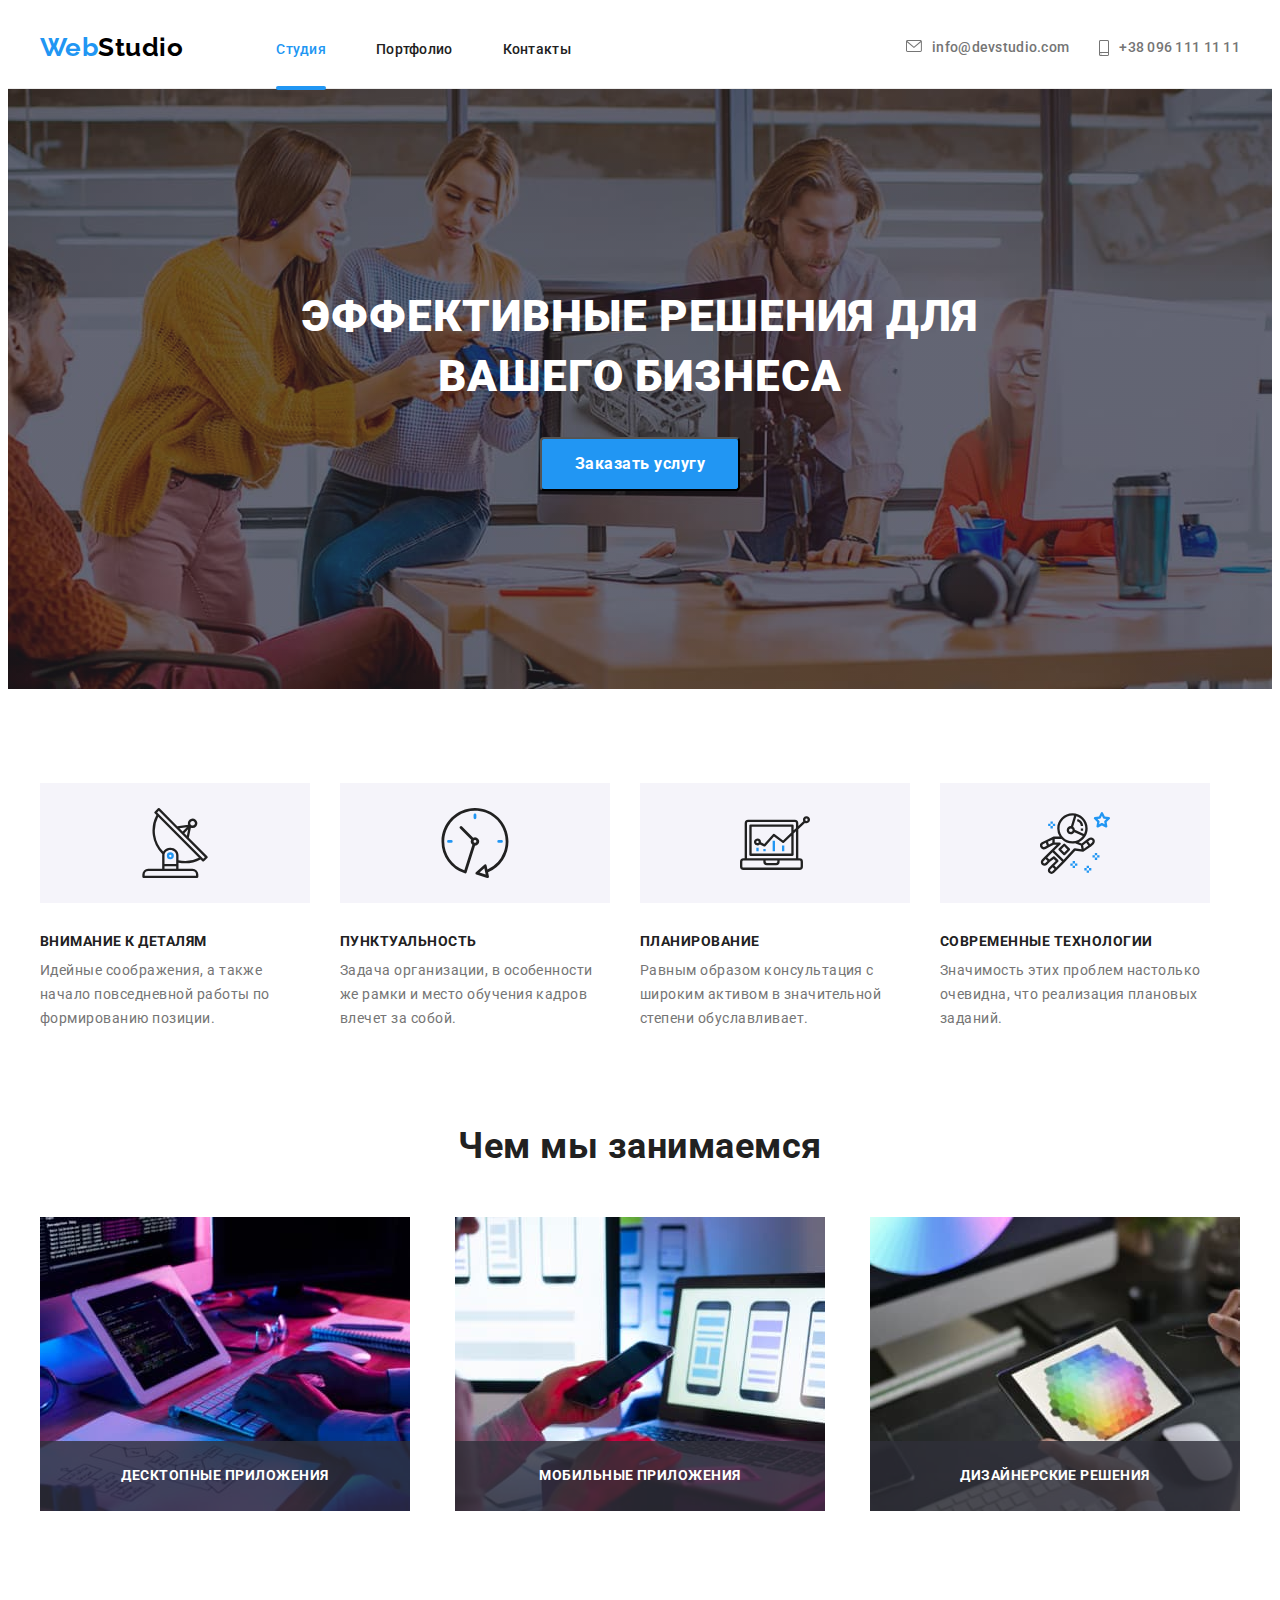
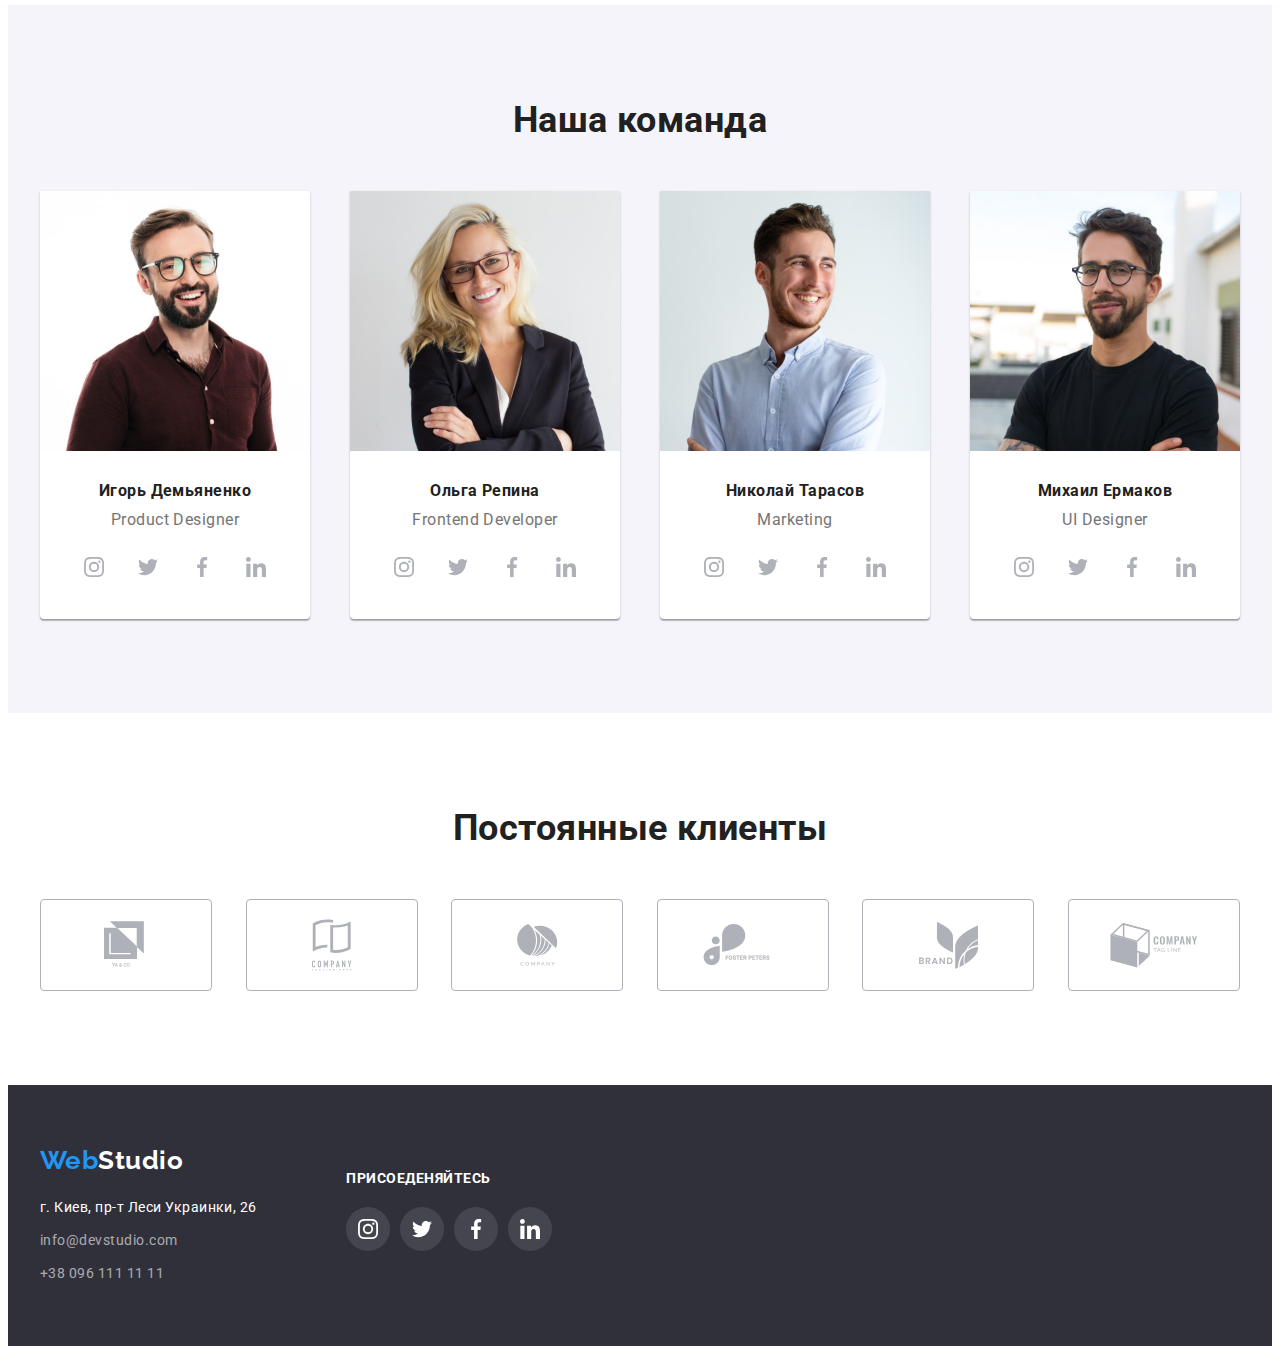
==== index.html @ 5ff5aee0 "подгружена ДЗ5" ====
<!DOCTYPE html>
<html lang="ru">
<head>
    <meta charset="UTF-8">
    <meta name="viewport" content="width=device-width, initial-scale=1.0">
    <title>Web Studio</title>

    <link rel="preconnect" href="https://fonts.gstatic.com">
    
    <link href="https://fonts.googleapis.com/css2?family=Raleway:wght@700&family=Roboto:wght@400;500;700;900&display=swap"
        rel="stylesheet" />

    <link rel="stylesheet" href="https://cdnjs.cloudflare.com/ajax/libs/modern-normalize/1.0.0/modern-normalize.min.css"
        integrity="sha512-ISS7cAi1PEhQ8jnbJpJZMd29NlhNj4AWYyLOSp2CE/CsHxTCu+r+t0D2yoJudVrd0/8fTVPUVDzY5Tvli75u/g=="
        crossorigin="anonymous" />
    
    <link rel="stylesheet" href="./css/styles.css" />
    
</head>
<body>
    <!--Шапка страницы-->
    <header> 

        <!--Главная навигация сайта-->        
        <nav class="container main-nav">
            <a href="./index.html" class=logo><span>Web</span>Studio</a>

            <ul class="pages-nav">
                <li><a href="./index.html" class="navigation current">Студия</a></li>
                <li><a href="./portfolio.html" class="navigation">Портфолио</a></li>
                <li><a href="" class="navigation">Контакты</a></li>
            </ul>

        <!--Контакты-->
            <ul class="address-nav">
                <!--Email кампании-->
                <li>
                    <address>
                        <a href="mailto:info@devstudio.com" class="navigation contacts">
                            <svg class="email-icon" width="16" height="12">
                                <use href="./images/sprite.svg#envelope"></use>
                            </svg>
                            info@devstudio.com
                        </a>
                    </address>
                </li>
                <!--Телефон кампании-->
                <li>
                    <address>
                        <a href="tel:+380961111111" class="navigation contacts">
                            <svg class="email-icon" width="10" height="16">
                                <use href="./images/sprite.svg#smartphone"></use>
                            </svg>
                            +38 096 111 11 11
                        </a>
                    </address>
                </li>
            </ul>
        </nav>
    </header>

    <!--Основной контент страницы-->
    <main>
        <!--Hero section-->
        <section class="hero">
            <div class="container">
                <h1 class="hero-title">Эффективные решения для вашего бизнеса</h1>
                <button class="hero-button" data-modal-open>Заказать услугу</button>
            </div>
        </section>
        <!--Ocoбенности-->
        <section class="features">
            <div class="container">
                <h2>Особенности</h2>

                <ul>
                    <li class="features-item">
                        <div class="features-icon-thumb">
                            <svg class="features-icon" width="70" height="70">
                                <use href="./images/sprite.svg#antenna"></use>
                            </svg>
                        </div>
                        <h3 class="features-title">Внимание к деталям</h3>
                        <p class="features-text">Идейные соображения, а также начало повседневной работы по формированию позиции.</p>
                    </li>

                    <li class="features-item">
                        <div class="features-icon-thumb">
                            <svg class="features-icon" width="70" height="70">
                                <use href="./images/sprite.svg#clock"></use>
                            </svg>
                        </div>
                        <h3 class="features-title">Пунктуальность</h3>
                        <p class="features-text">Задача организации, в особенности же рамки и место обучения кадров влечет за собой.</p>
                    </li>

                    <li class="features-item">
                        <div class="features-icon-thumb">
                            <svg class="features-icon" width="70" height="70">
                                <use href="./images/sprite.svg#diagram"></use>
                            </svg>
                        </div>
                        <h3 class="features-title">Планирование</h3>
                        <p class="features-text">Равным образом консультация с широким активом в значительной степени обуславливает.</p>
                    </li>

                    <li class="features-item">
                        <div class="features-icon-thumb">
                            <svg class="features-icon" width="70" height="70">
                                <use href="./images/sprite.svg#astronaut"></use>
                            </svg>
                        </div>                        
                        <h3 class="features-title">Современные технологии</h3>
                        <p class="features-text">Значимость этих проблем настолько очевидна, что реализация плановых заданий.</p>
                    </li>
                </ul>
            </div>
        </section>
        <!--Чем мы занимаемся-->
        <section class="directions">
            <div class="container">
                <h2 class="section-title">Чем мы занимаемся</h2>
                <ul class="dir-items">
                    <li><a href="" class="dir-item">
                            <img src="./images/imgbox1.jpg" alt="" width="370" height="294">
                            <div class="dir-label">
                                <p>Десктопные приложения</p>
                            </div>
                        </a>
                    </li>
                    <li><a href="" class="dir-item">
                            <img src="./images/imgbox2.jpg" alt="" width="370" height="294">
                            <div class="dir-label">
                                <p>Мобильные приложения</p>
                            </div>
                        </a>
                    </li>
                    <li><a href="" class="dir-item">
                            <img src="./images/imgbox3.jpg" alt="" width="370" height="294">
                            <div class="dir-label">
                                <p>Дизайнерские решения</p>
                            </div>
                        </a>
                    </li>
                </ul>
            </div>
        </section>
        <!--Наша команда-->
        <section class="team">
            <div class="container">
                <h2  class="section-title">Наша команда</h2>
                <ul class="team-players">
                    <li class="team-player">
                        <img src="./images/img-demjyanenko.jpg" alt="Фото Игоря Демьяненко" width="270" height="260">
                        <div class="team-content">
                            <h4 class="team-name">Игорь Демьяненко</h4>
                            <p lang="en" class="team-position">Product Designer</p>
                            <ul class="social-links">
                                <li>
                                    <a href="" class="social-thumb">
                                        <svg width="20" height="20">
                                            <use href="./images/sprite.svg#instagram"></use>
                                        </svg>
                                    </a>
                                </li>
                                <li>
                                    <a href="" class="social-thumb">
                                        <svg width="20" height="20">
                                            <use href="./images/sprite.svg#twitter"></use>
                                        </svg>
                                    </a>
                                </li>
                                <li>
                                    <a href="" class="social-thumb">
                                        <svg width="20" height="20">
                                            <use href="./images/sprite.svg#facebook"></use>
                                        </svg>
                                    </a>
                                </li>
                                <li>
                                    <a href="" class="social-thumb">
                                        <svg  width="20" height="20">
                                            <use href="./images/sprite.svg#linkedin"></use>
                                        </svg>
                                    </a>
                                </li>
                            </ul>    
                        </div>
                    </li>
    
                    <li class="team-player">
                        <img src="./images/img-repina.jpg" alt="Фото Ольги Репиной" width="270" height="260">
                        <div class="team-content">
                            <h4 class="team-name">Ольга Репина</h4>
                            <p lang="en" class="team-position">Frontend Developer</p>
                            <ul class="social-links">
                                <li>
                                    <a href="" class="social-thumb">
                                        <svg width="20" height="20">
                                            <use href="./images/sprite.svg#instagram"></use>
                                        </svg>
                                    </a>
                                </li>
                                <li>
                                    <a href="" class="social-thumb">
                                        <svg width="20" height="20">
                                            <use href="./images/sprite.svg#twitter"></use>
                                        </svg>
                                    </a>
                                </li>
                                <li>
                                    <a href="" class="social-thumb">
                                        <svg width="20" height="20">
                                            <use href="./images/sprite.svg#facebook"></use>
                                        </svg>
                                    </a>
                                </li>
                                <li>
                                    <a href="" class="social-thumb">
                                        <svg width="20" height="20">
                                            <use href="./images/sprite.svg#linkedin"></use>
                                        </svg>
                                    </a>
                                </li>
                            </ul>
                        </div>
                    </li>

                    <li class="team-player">
                        <img src="./images/img-teresov.jpg" alt="Фото Николая Тарасова" width="270" height="260">
                        <div class="team-content">
                            <h4 class="team-name">Николай Тарасов</h4>
                            <p lang="en" class="team-position">Marketing</p>
                            <ul class="social-links">
                                <li>
                                    <a href="" class="social-thumb">
                                        <svg width="20" height="20">
                                            <use href="./images/sprite.svg#instagram"></use>
                                        </svg>
                                    </a>
                                </li>
                                <li>
                                    <a href="" class="social-thumb">
                                        <svg width="20" height="20">
                                            <use href="./images/sprite.svg#twitter"></use>
                                        </svg>
                                    </a>
                                </li>
                                <li>
                                    <a href="" class="social-thumb">
                                        <svg width="20" height="20">
                                            <use href="./images/sprite.svg#facebook"></use>
                                        </svg>
                                    </a>
                                </li>
                                <li>
                                    <a href="" class="social-thumb">
                                        <svg width="20" height="20">
                                            <use href="./images/sprite.svg#linkedin"></use>
                                        </svg>
                                    </a>
                                </li>
                            </ul>
                        </div>
                    </li>

                    <li class="team-player">
                        <img src="./images/img-ermakov.jpg" alt="Фото Михаила Ермакова" width="270" height="260">
                        <div class="team-content">
                           <h4 class="team-name">Михаил Ермаков</h4>
                           <p lang="en" class="team-position">UI Designer</p>
                            <ul class="social-links">
                                <li>
                                    <a href="" class="social-thumb">
                                        <svg width="20" height="20">
                                            <use href="./images/sprite.svg#instagram"></use>
                                        </svg>
                                    </a>
                                </li>
                                <li>
                                    <a href="" class="social-thumb">
                                        <svg width="20" height="20">
                                            <use href="./images/sprite.svg#twitter"></use>
                                        </svg>
                                    </a>
                                </li>
                                <li>
                                    <a href="" class="social-thumb">
                                        <svg width="20" height="20">
                                            <use href="./images/sprite.svg#facebook"></use>
                                        </svg>
                                    </a>
                                </li>
                                <li>
                                    <a href="" class="social-thumb">
                                        <svg width="20" height="20">
                                            <use href="./images/sprite.svg#linkedin"></use>
                                        </svg>
                                    </a>
                                </li>
                            </ul>
                        </div>
                    </li>
                </ul>
            </div>
        </section>
        <!--Постоянные клиенты-->
        <section class="clients">
            <div class="container">
                <h2 class="section-title">Постоянные клиенты</h2>
                <ul class="client-items">
                    <li>
                        <a href="" class="client-thumb">
                            <svg class="client-icon" width="44" height="49">
                                <use href="./images/sprite.svg#logo-1"></use>
                            </svg> 
                        </a>
                    </li>
                    <li>
                        <a href="" class="client-thumb">
                            <svg class="client-icon" width="40" height="52">
                                <use href="./images/sprite.svg#logo-2"></use>
                            </svg>
                        </a>
                    </li>
                    <li>
                        <a href="" class="client-thumb">
                            <svg class="client-icon" width="41" height="42">
                                <use href="./images/sprite.svg#logo-3"></use>
                            </svg>
                        </a>
                    </li>
                    <li>
                        <a href="" class="client-thumb">
                            <svg class="client-icon" width="80" height="42">
                                <use href="./images/sprite.svg#logo-4"></use>
                            </svg>
                        </a>
                    </li>
                    <li>
                        <a href="" class="client-thumb">
                            <svg class="client-icon" width="59" height="47">
                                <use href="./images/sprite.svg#logo-5"></use>
                            </svg>
                        </a>
                    </li>
                    <li>
                        <a href="" class="client-thumb">
                            <svg class="client-icon" width="88" height="45">
                                <use href="./images/sprite.svg#logo-6"></use>
                            </svg>
                        </a>
                    </li>
                </ul>
            </div>
        </section>
    </main>
    <!--Подвал страницы-->
    <footer class="footer">
        <div class="container">
            <!--Первый стлобец футера-->
            <div>
                <!--Логотип кампании-->
                <a href="./index.html" class="logo"><span>Web</span>Studio</a>

                <!--Контактные данные кампании-->
                <ul>
                    <li>
                        <!--Адрес кампании-->
                        <address class="company-addr">
                            г. Киев, пр-т Леси Украинки, 26
                        </address>
                    </li>   
                    <!--Email кампании-->
                    <li>
                        <address>
                            <a href="mailto:info@devstudio.com"  class="email">info@devstudio.com</a>
                        </address>
                    </li>
                    <!--Телефон кампании-->
                    <li>
                        <address>
                            <a href="tel:+380961111111" class="telephone">+38 096 111 11 11</a>
                        </address>
                    </li>
                </ul>  
            </div>
            
            <!--Второй столбец футера-->
            <div class="footer-social">
                <p class="footer-join">Присоеденяйтесь</p>
                <ul class="social-links">
                    <li>
                        <a href="" class="social-thumb">
                            <svg width="20" height="20">
                                <use href="./images/sprite.svg#instagram"></use>
                            </svg>
                        </a>
                    </li>
                    <li>
                        <a href="" class="social-thumb">
                            <svg width="20" height="20">
                                <use href="./images/sprite.svg#twitter"></use>
                            </svg>
                        </a>
                    </li>
                    <li>
                        <a href="" class="social-thumb">
                            <svg width="20" height="20">
                                <use href="./images/sprite.svg#facebook"></use>
                            </svg>
                        </a>
                    </li>
                    <li>
                        <a href="" class="social-thumb">
                            <svg width="20" height="20">
                                <use href="./images/sprite.svg#linkedin"></use>
                            </svg>
                        </a>
                    </li>
                </ul>
            </div>
        </div>
    </footer>
    <!--Модальное окно с овердеем-->
    <div class="overlay is-hidden" data-modal>
        <div class="form">
            <button class="close-thumb" data-modal-close>
                <svg class="close-icon">
                    <use href="./images/sprite.svg#cross"></use>
                </svg>
            </button>
        </div>
    </div>
    
    <script src="./js/modal.js"></script>
</body>
</html>
---- css/styles.css ----
:root {
  --primary-text-color: #212121;
  --secondary-text-color: #757575;
  --logo-color: #000;
  --accent-color: #2196f3;
  --primary-white-color: #ffffff;
  --adress-color: rgba(255, 255, 255, 0.6);
  --client-color: #afb1b8;

  --white-background: #ffffff;
  --dark-background: #2f303a;
  --light-background: #f5f4fa;
  --accent-background: #2196f3;

  /*Количество столбцов карточек проектов в ПОРТФОЛИО*/
  --project-column: 3;
  --project-gap: 30px;

  /*Время анимации*/
  --an-time: 250ms;
}

/*Общие стили*/
body,
button {
  color: var(--primary-text-color);
  font-family: Roboto, sans-serif;
  letter-spacing: 0.03em;
  font-weight: 500;
  background-color: var(--primary-white-color);
}

a,
address {
  text-decoration: none;
  font-style: normal;
  color: inherit;
}

ul {
  list-style: none;
  padding-inline-start: 0;
  margin: 0;
  padding: 0;
}

h1,
h2,
h3,
h4,
h5,
h6,
p {
  margin: 0;
  padding: 0;
}

img {
  display: block;
  max-width: 100%;
  height: auto;
}

.container {
  width: 1200px;
  padding-left: 15px;
  padding-right: 15px;
  margin-left: auto;
  margin-right: auto;
  /*background-color: tomato;
  outline: 2px solid tomato;*/
}

.section-title {
  margin-bottom: 50px;
  font-weight: bold;
  font-size: 36px;
  line-height: 1.17;
  text-align: center;
}

.features,
.team,
.directions,
.clients,
.portfolio {
  padding-top: 94px;
  padding-bottom: 94px;
}
/*Шапка страницы*/

header {
  border-bottom: 1px solid #ececec;
}

.main-nav {
  display: flex;
  align-items: center;
  height: 80px;
}

.pages-nav,
.address-nav {
  display: flex;
}

.address-nav li:not(:last-child) {
  padding-right: 30px;
}

.pages-nav li:not(:last-child) {
  padding-right: 50px;
}

.address-nav {
  margin-left: auto;
}

.logo {
  margin-right: 93px;
  font-family: Raleway, sans-serif;
  color: var(--logo-color);
  font-weight: 700;
  font-size: 26px;
  line-height: 1.2;
}

.logo span {
  color: var(--accent-color);
}

.navigation {
  color: var(--primary-text-color);
  font-size: 14px;
  line-height: 1.14;
  letter-spacing: 0.02em;
  transition: color var(--an-time) cubic-bezier(0.4, 0, 0.2, 1);
}

.navigation:hover,
.navigation:focus {
  color: var(--accent-color);
}

/*Стили текущей страницы*/
.navigation.current {
  position: relative;
  display: inline-block;
  color: var(--accent-color);
}

.current::after {
  position: absolute;
  left: 0%;
  top: 44px;
  content: "";
  width: 100%;
  height: 4px;
  background-color: var(--accent-color);
  border-radius: 2px;
}
/*Стили текущей страницы END*/

.contacts {
  color: var(--secondary-text-color);
  display: flex;
}
/*Иконки*/
.email-icon {
  fill: currentColor;
  margin-right: 10px;
}

/*Hero секция*/
.hero {
  display: flex;
  flex-direction: column;
  justify-content: center;
  text-align: center;

  height: 600px;
  max-width: 1600px;
  margin-right: auto;
  margin-left: auto;

  background-color: var(--dark-background);
  background-image: linear-gradient(
      to right,
      rgba(47, 48, 58, 0.4),
      rgba(47, 48, 58, 0.4)
    ),
    url("../images/hero-img.jpg");
  background-position: center;
  background-size: cover;

  color: var(--primary-white-color);
  letter-spacing: 0.06em;
}

.hero-title {
  width: 696px;
  padding-right: 15px;
  padding-left: 15px;
  margin-right: auto;
  margin-left: auto;
  margin-bottom: 30px;

  font-weight: 900;
  font-size: 44px;
  line-height: 1.36;
  text-transform: uppercase;
}

.hero-button {
  display: inline-block;
  min-width: 200px;
  padding: 10px;

  font-weight: bold;
  font-size: 16px;
  line-height: 1.87;
  color: var(--primary-white-color);
  background-color: var(--accent-background);
  box-shadow: 0px 4px 4px rgba(0, 0, 0, 0.15);
  border-radius: 4px;

  transition: background-color var(--an-time) cubic-bezier(0.4, 0, 0.2, 1);
}

.hero-button:focus,
.hero-button:hover {
  background-color: #188ce8;
}

.features ul {
  display: flex;
}

.features-item {
  width: 270px;
}

.features-item:not(:last-child) {
  margin-right: 30px;
}

.features-icon-thumb {
  display: flex;
  justify-content: center;
  align-items: center;
  background-color: var(--light-background);
  width: 270px;
  height: 120px;
}
.features-icon {
}

.features h2 {
  display: none;
}

.features-title {
  margin-top: 30px;
  margin-bottom: 10px;
  font-weight: bold;
  font-size: 14px;
  line-height: 1.15;
  text-transform: uppercase;
}

.features-text {
  font-weight: normal;
  font-size: 14px;
  line-height: 1.71;
  color: var(--secondary-text-color);
}

/*Чем мы занимаемся*/
.directions {
  padding-top: 0px;
}

.dir-items {
  display: flex;
  justify-content: space-between;
}

.dir-item {
  position: relative;
  display: block;
}

.dir-label {
  position: absolute;
  left: 0;
  bottom: 0%;

  display: flex;
  align-items: center;
  justify-content: center;

  width: 100%;
  height: 70px;

  font-weight: bold;
  font-size: 14px;
  line-height: 1.14;
  text-transform: uppercase;
  color: var(--primary-white-color);
  background: rgba(47, 48, 58, 0.8);
}

/*Наша команда*/

.team {
  background-color: var(--light-background);
}

.team-players {
  display: flex;
  justify-content: space-between;
}

.team-player img {
  display: block;
}

.team-player {
  width: 270px;
  font-size: 16px;
  line-height: 1.19;
  text-align: center;
  background-color: var(--white-background);
  box-shadow: 0px 1px 3px rgba(0, 0, 0, 0.12), 0px 1px 1px rgba(0, 0, 0, 0.14),
    0px 2px 1px rgba(0, 0, 0, 0.2);
  border-radius: 0px 0px 4px 4px;
}

.team-content {
  padding: 30px 32px;
}
.team-name {
  margin-bottom: 10px;
}

.team-position {
  margin-bottom: 16px;
  font-weight: normal;
  color: var(--secondary-text-color);
}
/*Иконки социальных сетей*/

/*список соц сетей*/
.social-links {
  display: flex;
  justify-content: space-between;
}

.social-links > a {
  display: block;
}

/*Круглый фон иконки соц сети*/
.social-thumb {
  display: flex;
  justify-content: center;
  align-items: center;
  width: 44px;
  height: 44px;
  border-radius: 50%;
  fill: var(--client-color);

  transition: background-color var(--an-time) cubic-bezier(0.4, 0, 0.2, 1),
    fill var(--an-time) cubic-bezier(0.4, 0, 0.2, 1);
}

/*Круглый фон иконки соц сети в ФУТЕРЕ*/
.footer-social .social-thumb {
  background-color: rgba(255, 255, 255, 0.1);
  fill: var(--primary-white-color);
}

/*Ховер для иконок соц сетей*/
.social-thumb:hover,
.social-thumb:focus {
  background-color: var(--accent-background);
  fill: var(--primary-white-color);
}

/*Постоянные клиенты*/
.client-items {
  display: flex;
  justify-content: space-between;
}

.client-items > a {
  display: block;
}

.client-thumb {
  display: flex;
  justify-content: center;
  align-items: center;
  width: 170px;
  height: 90px;
  border: 1px solid var(--client-color);
  border-radius: 4px;
  fill: var(--client-color);

  transition: order-color var(--an-time) cubic-bezier(0.4, 0, 0.2, 1),
    fill var(--an-time) cubic-bezier(0.4, 0, 0.2, 1);
}

.client-thumb:hover,
.client-thumb:focus {
  fill: var(--accent-color);
  border-color: var(--accent-color);
}

/*Подвал страницы*/

.footer {
  padding-top: 60px;
  padding-bottom: 60px;
  background-color: var(--dark-background);
  font-weight: normal;
  font-size: 14px;
  line-height: 1.71;
}

.footer .container {
  display: flex;
}

.footer li:not(:last-child) {
  margin-bottom: 9px;
}

.footer .logo {
  display: block;
  margin-bottom: 20px;
  color: var(--primary-white-color);
}

.company-addr {
  color: var(--primary-white-color);
}

.email,
.telephone {
  color: var(--adress-color);
}

.footer-social {
  display: flex;
  flex-direction: column;
  justify-content: center;

  margin-left: 70px;
  width: 206px;
}

.footer-join {
  margin-bottom: 20px;
  font-weight: bold;
  font-size: 14px;
  line-height: 1.14;
  text-transform: uppercase;
  color: var(--primary-white-color);
}
/*Подвал страницы END*/
/*Модальное окно с овердеем на главной странице*/
.overlay {
  position: fixed;
  top: 0;
  left: 0;

  width: 100%;
  height: 100%;

  background-color: rgba(0, 0, 0, 0.2);
  opacity: 1;
  /*visibility: visible;*/

  transition: opacity var(--an-time) cubic-bezier(0.4, 0, 0.2, 1);
}

.overlay.is-hidden {
  opacity: 0;
  /*visibility: hidden;*/
  pointer-events: none;
}

.form {
  position: absolute;
  top: 50%;
  left: 50%;
  transform: translate(-50%, -50%) scale(1);

  width: 528px;
  height: 581px;

  border-radius: 4px;
  background-color: var(--primary-white-color);
  box-shadow: 0px 1px 3px rgba(0, 0, 0, 0.12), 0px 1px 1px rgba(0, 0, 0, 0.14),
    0px 2px 1px rgba(0, 0, 0, 0.2);

  transition: transform var(--an-time) cubic-bezier(0.4, 0, 0.2, 1);
}

.overlay.overlay.is-hidden .form {
  transform: translate(-50%, -50%) scale(0.9);
}

.close-thumb {
  position: absolute;
  top: 0;
  right: 0;

  display: flex;
  justify-content: center;
  align-items: center;
  width: 30px;
  height: 30px;
  margin: 8px;
  border-radius: 50%;
  border: 1px solid rgba(0, 0, 0, 0.1);
}

.close-icon {
  width: 11px;
  height: 11px;
  fill: var(--logo-color);
}

/*Модальное окно с оверлеем на главной странице END*/
/*ПОРТФОЛИО*/

/*Фильтры портфолио*/

.filter {
  display: flex;
  margin-bottom: 50px;
  justify-content: center;
  text-align: center;
}

.filter-button {
  padding: 6px 22px;
  font-size: 16px;
  line-height: 1.62;
  background-color: var(--light-background);
  border-radius: 4px;
  border-color: transparent;

  transition: background-color var(--an-time) cubic-bezier(0.4, 0, 0.2, 1),
    color var(--an-time) cubic-bezier(0.4, 0, 0.2, 1),
    filter var(--an-time) cubic-bezier(0.4, 0, 0.2, 1);
}

.filter li:not(:last-child) {
  margin-right: 8px;
}

.filter-button.active,
.filter-button:hover,
.filter-button:focus {
  color: var(--primary-white-color);
  background-color: var(--accent-background);
  filter: drop-shadow(0px 4px 4px rgba(0, 0, 0, 0.25));
}

/*Карточки проектов*/
.projects {
  display: flex;
  flex-wrap: wrap;
  margin-right: calc(-1 * var(--project-gap));
  margin-bottom: calc(-1 * var(--project-gap));
}

.project {
  flex-basis: calc(100% / var(--project-column) - var(--project-gap));
  margin-right: var(--project-gap);
  margin-bottom: var(--project-gap);
}

.project-link {
  display: block;
  border-top-right-radius: 5px;
  border-top-left-radius: 5px;
  overflow: hidden;
  /*анимируем появление тени при ховере/фокусе*/
  transition: box-shadow var(--an-time) cubic-bezier(0.4, 0, 0.2, 1);
}

.project-link:hover,
.project-link:focus {
  box-shadow: 0px 1px 1px rgba(0, 0, 0, 0.12), 0px 4px 4px rgba(0, 0, 0, 0.06),
    1px 4px 6px rgba(0, 0, 0, 0.16);
}

/*Делаем Overlay на фото в карточке проекта*/
.project-thumb {
  position: relative;
  overflow: hidden;
}

.project-overlay {
  position: absolute;
  top: 100%;
  left: 0;
  transition: transform var(--an-time) cubic-bezier(0.4, 0, 0.2, 1);

  width: 100%;
  height: 100%;
  padding: 24px;
  display: flex;
  justify-content: center;
  align-items: center;

  background-color: rgba(33, 150, 243, 0.9);
  color: var(--primary-white-color);
  font-size: 18px;
  line-height: 1.56;
  font-weight: normal;
}

.project-link:hover .project-overlay,
.project-link:focus .project-overlay {
  transform: translateY(-100%);
}

/*Overlay на фото в карточке проекта END*/

.project-info {
  padding: 20px 23px;
  border-bottom: 1px solid #eeeeee;
  border-right: 1px solid #eeeeee;
  border-left: 1px solid #eeeeee;
  border-bottom-right-radius: 5px;
  border-bottom-left-radius: 5px;
}

.project-title {
  margin-bottom: 4px;
  font-weight: 700;
  font-size: 18px;
  line-height: 2;
  letter-spacing: 0.06em;
}

.project-type {
  font-weight: 400;
  font-size: 16px;
  line-height: 1.87;
  color: var(--secondary-text-color);
}
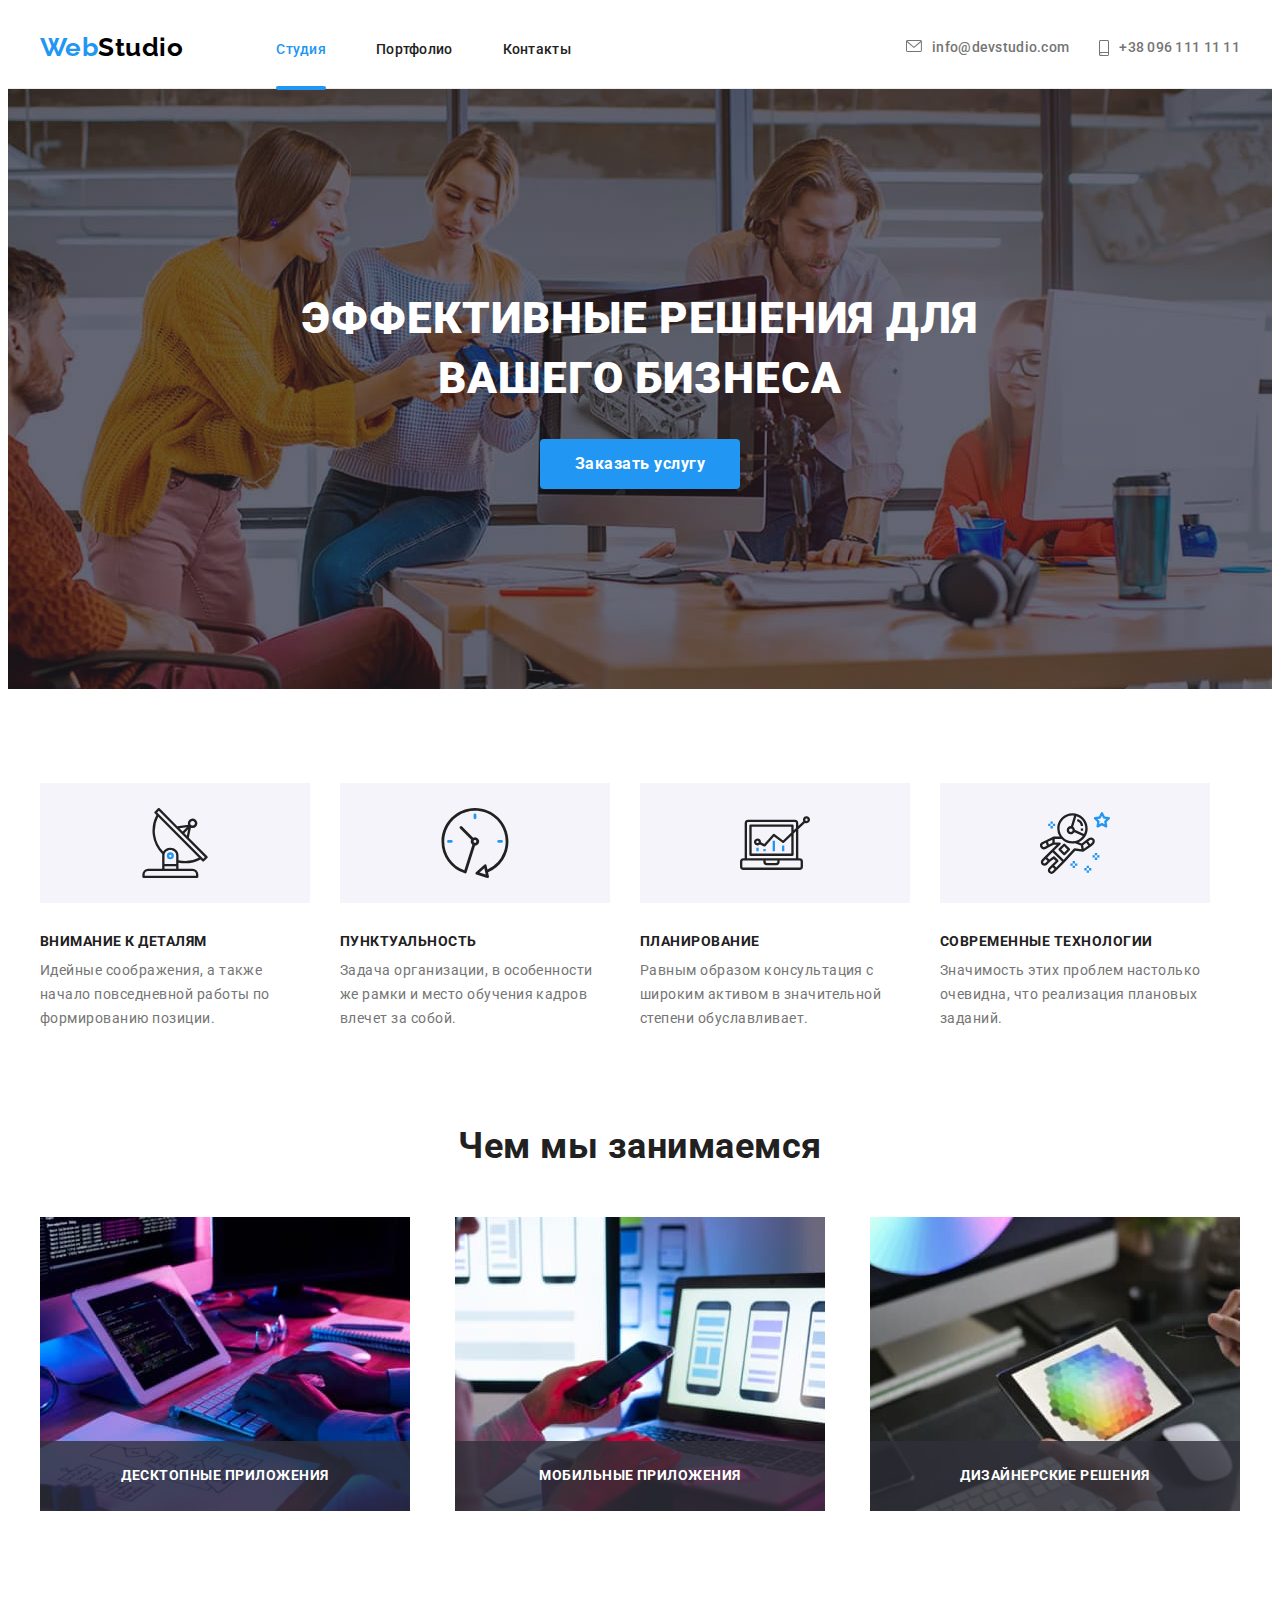
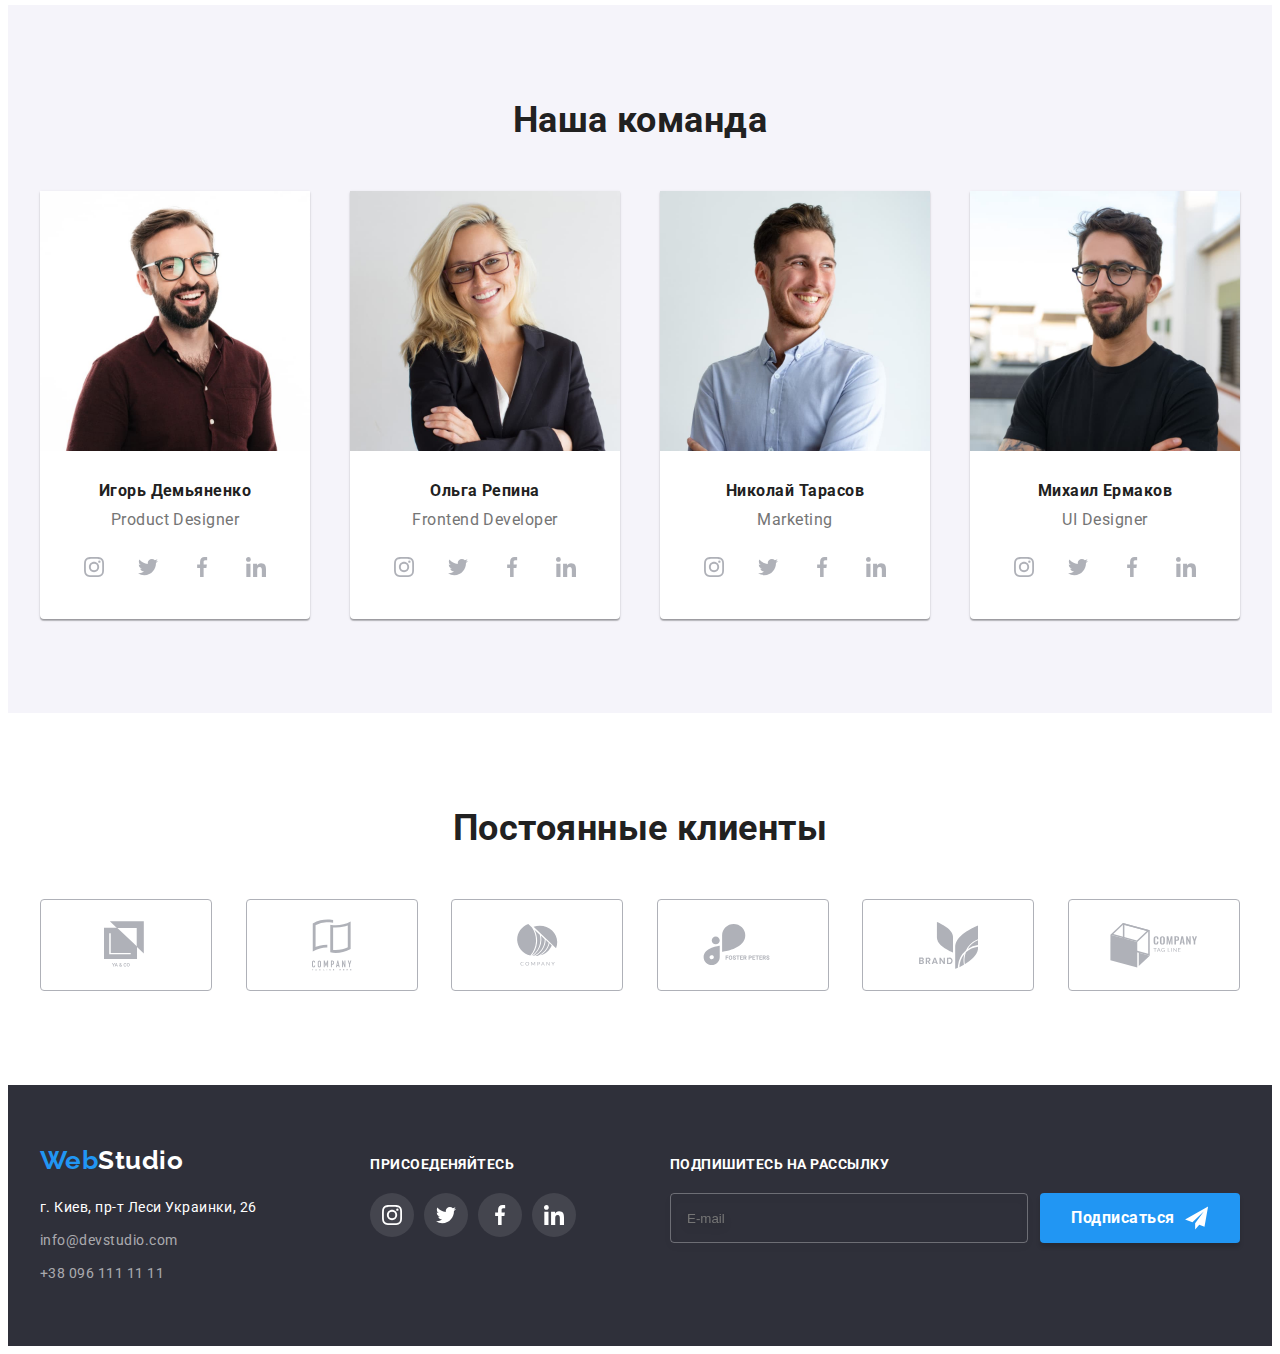
==== commit e15c562e: "Добавлена разметка формы в модальном окне, форма в футере" ====
--- a/index.html
+++ b/index.html
@@ -359,7 +359,7 @@
     <footer class="footer">
         <div class="container">
             <!--Первый стлобец футера-->
-            <div>
+            <div class="footer-contacts">
                 <!--Логотип кампании-->
                 <a href="./index.html" class="logo"><span>Web</span>Studio</a>
 
@@ -420,19 +420,75 @@
                     </li>
                 </ul>
             </div>
+            <!--Третий столбец футера-->
+            <div class="footer-email-form">
+                <p class="footer-join">Подпишитесь на рассылку</p>
+                <form class="footer-form">
+                    <label><input type="email" placeholder="E-mail" class="footer-form-input"> 
+                    </label>
+                    <button class="hero-button">Подписаться
+                        <svg width="24" height="24" class="footer-form-icon">
+                            <use href="./images/sprite.svg#send"></use>
+                        </svg>
+                    </button>
+                </form>
+            </div>
         </div>
     </footer>
-    <!--Модальное окно с овердеем-->
+    <!--Модальное окно с оверлеем-->
     <div class="overlay is-hidden" data-modal>
-        <div class="form">
+        <form class="form">
+
+            <h2 class="form-title">Оставьте свои данные, мы вам перезвоним</h2>
+            
+            <label  class="form-label">
+                Имя
+                <input type="text" name="client-name" class="form-input"/>
+                <svg class="form-icon" width="18" height="18">
+                    <use href="./images/sprite.svg#person"></use>
+                </svg>
+            </label>
+
+            <label class="form-label">
+                Телефон
+                <input type="text" name="client-phone" class="form-input" />
+                <svg class="form-icon" width="18" height="18">
+                    <use href="./images/sprite.svg#phone"></use>
+                </svg>
+            </label>
+
+            <label class="form-label">
+                Почта
+                <input type="text" name="client-email" class="form-input" />
+                <svg class="form-icon" width="18" height="18">
+                    <use href="./images/sprite.svg#email"></use>
+                </svg>
+            </label>
+            
+            <label class="form-label">
+                Комментарий
+                <textarea name="client-comments" class="form-input comment-input" placeholder="Введите текст"></textarea>
+            </label>
+
+            <label class="form-label checkbox-label">
+                Соглашаюсь с рассылкой и принимаю 
+                <a href="" class="agreement-link">Условия договора</a>
+                <input type="checkbox" name="agreement-checkbox" class="checkbox visually-hidden"/>
+                <!--Кастомный чекбокс-->
+                <span class="checkbox-icon"> </span>
+            </label>
+
+            <button type="submit" class="hero-button">Отправить</button>
+
+            <!--Круглая кнопка с крестиком для закрытия окна-->
             <button class="close-thumb" data-modal-close>
                 <svg class="close-icon">
                     <use href="./images/sprite.svg#cross"></use>
                 </svg>
             </button>
-        </div>
+        </form>
     </div>
-    
+    <!--Подключение JS-->
     <script src="./js/modal.js"></script>
 </body>
 </html>--- a/css/styles.css
+++ b/css/styles.css
@@ -212,8 +212,11 @@
 }
 
 .hero-button {
-  display: inline-block;
+  display: inline-flex;
+  justify-content: center;
+  align-items: center;
   min-width: 200px;
+  height: 50px;
   padding: 10px;
 
   font-weight: bold;
@@ -223,6 +226,7 @@
   background-color: var(--accent-background);
   box-shadow: 0px 4px 4px rgba(0, 0, 0, 0.15);
   border-radius: 4px;
+  border-width: 0px;
 
   transition: background-color var(--an-time) cubic-bezier(0.4, 0, 0.2, 1);
 }
@@ -356,10 +360,6 @@
   justify-content: space-between;
 }
 
-.social-links > a {
-  display: block;
-}
-
 /*Круглый фон иконки соц сети*/
 .social-thumb {
   display: flex;
@@ -430,9 +430,11 @@
 
 .footer .container {
   display: flex;
-}
-
-.footer li:not(:last-child) {
+  justify-content: space-between;
+  align-items: flex-start;
+}
+
+.footer-contacts li:not(:last-child) {
   margin-bottom: 9px;
 }
 
@@ -451,12 +453,17 @@
   color: var(--adress-color);
 }
 
+.footer-social,
+.footer-email-form {
+  margin-top: 12px;
+}
+
 .footer-social {
   display: flex;
   flex-direction: column;
   justify-content: center;
 
-  margin-left: 70px;
+  /*margin-left: 70px;*/
   width: 206px;
 }
 
@@ -468,8 +475,43 @@
   text-transform: uppercase;
   color: var(--primary-white-color);
 }
+
+.footer-email-form {
+  display: flex;
+  flex-direction: column;
+  justify-content: center;
+
+  /*margin-left: 90px;*/
+}
+
+.footer-form {
+  display: flex;
+}
+
+.footer-form-input {
+  display: block;
+
+  width: 358px;
+  height: 50px;
+  margin-right: 12px;
+  padding-left: 16px;
+
+  border: 1px solid rgba(255, 255, 255, 0.3);
+  box-sizing: border-box;
+
+  filter: drop-shadow(0px 4px 4px rgba(0, 0, 0, 0.15));
+  border-radius: 4px;
+  background-color: transparent;
+  color: var(--primary-white-color);
+}
+
+.footer-form-icon {
+  margin-left: 10px;
+  fill: var(--primary-white-color);
+}
+
 /*Подвал страницы END*/
-/*Модальное окно с овердеем на главной странице*/
+/*Модальное окно с оверлеем на главной странице*/
 .overlay {
   position: fixed;
   top: 0;
@@ -480,18 +522,16 @@
 
   background-color: rgba(0, 0, 0, 0.2);
   opacity: 1;
-  /*visibility: visible;*/
-
   transition: opacity var(--an-time) cubic-bezier(0.4, 0, 0.2, 1);
 }
 
 .overlay.is-hidden {
   opacity: 0;
-  /*visibility: hidden;*/
   pointer-events: none;
 }
 
 .form {
+  display: block;
   position: absolute;
   top: 50%;
   left: 50%;
@@ -499,7 +539,15 @@
 
   width: 528px;
   height: 581px;
-
+  padding: 40px;
+
+  font-style: normal;
+  font-weight: normal;
+  font-size: 12px;
+  line-height: 1.17;
+  letter-spacing: 0.01em;
+
+  color: #757575;
   border-radius: 4px;
   background-color: var(--primary-white-color);
   box-shadow: 0px 1px 3px rgba(0, 0, 0, 0.12), 0px 1px 1px rgba(0, 0, 0, 0.14),
@@ -508,10 +556,136 @@
   transition: transform var(--an-time) cubic-bezier(0.4, 0, 0.2, 1);
 }
 
-.overlay.overlay.is-hidden .form {
+.overlay.is-hidden .form {
   transform: translate(-50%, -50%) scale(0.9);
 }
 
+/*Содержание модального окна*/
+
+.form-title {
+  font-style: normal;
+  font-weight: bold;
+  font-size: 20px;
+  line-height: 1.15;
+  text-align: center;
+  color: var(--primary-text-color);
+
+  margin-bottom: 12px;
+}
+
+.form-label {
+  display: block;
+  position: relative;
+  width: 100%;
+}
+
+.form-input {
+  display: block;
+  height: 40px;
+  width: 100%;
+
+  margin-top: 4px;
+  margin-bottom: 10px;
+  padding-left: 35px;
+
+  border: 1px solid rgba(33, 33, 33, 0.2);
+  box-sizing: border-box;
+  border-radius: 4px;
+}
+
+.form-input:focus {
+  border-color: var(--accent-color);
+  outline: transparent;
+}
+
+.form-icon {
+  position: absolute;
+  top: 28px;
+  left: 12px;
+  fill: var(--primary-text-color);
+}
+
+.form-input:focus + .form-icon {
+  fill: var(--accent-color);
+}
+
+/*Поле ввода комментариев*/
+.form-input.comment-input {
+  height: 120px;
+  padding: 12px 16px;
+}
+
+.form-input.comment-input::placeholder {
+  color: rgba(117, 117, 117, 0.5);
+}
+
+/*Чекбокс*/
+.checkbox-label {
+  font-size: 14px;
+  line-height: 1.71;
+  letter-spacing: 0.03em;
+  margin-top: 20px;
+  margin-bottom: 30px;
+  padding-left: 36px;
+}
+
+.checkbox-label a {
+  color: var(--accent-color);
+  text-decoration: underline;
+}
+/*Прячем вcтроенный чекбокс*/
+.visually-hidden {
+  position: absolute;
+  width: 1px;
+  height: 1px;
+  margin: -1px;
+  border: 0;
+  padding: 0;
+  clip: rect(0 0 0 0);
+  overflow: hidden;
+}
+
+/*Рисуем кастомный чекбокс*/
+.checkbox-icon {
+  position: absolute;
+  top: 4px;
+  left: 12px;
+
+  display: block;
+  width: 16px;
+  height: 15px;
+
+  border: 2px solid var(--primary-text-color);
+  border-radius: 2px;
+
+  transition: background-color var(--an-time) cubic-bezier(0.4, 0, 0.2, 1),
+    border-color var(--an-time) cubic-bezier(0.4, 0, 0.2, 1);
+}
+
+.checkbox:checked ~ .checkbox-icon {
+  background-color: var(--accent-background);
+  border-color: var(--accent-background);
+  background-image: url("../images/fullcheck.svg");
+  background-size: contain;
+  background-origin: border-box;
+}
+
+/*Тень при фокусе/ховере чекбокса
+
+.checkbox:focus + .checkbox-icon,
+.checkbox:hover + .checkbox-icon {
+  box-shadow: 0px 4px 4px rgba(0, 0, 0, 0.15);
+}*/
+
+/*Кнопка Отправить*/
+
+.form .hero-button {
+  display: block;
+  margin-left: auto;
+  margin-right: auto;
+}
+
+/*Круглая кнопка с крестиком для закрытия окна */
 .close-thumb {
   position: absolute;
   top: 0;
@@ -531,9 +705,17 @@
   width: 11px;
   height: 11px;
   fill: var(--logo-color);
+
+  transition: fill var(--an-time) cubic-bezier(0.4, 0, 0.2, 1);
+}
+
+.close-thumb:hover .close-icon,
+.close-thumb:focus .close-icon {
+  fill: var(--accent-color);
 }
 
 /*Модальное окно с оверлеем на главной странице END*/
+
 /*ПОРТФОЛИО*/
 
 /*Фильтры портфолио*/
